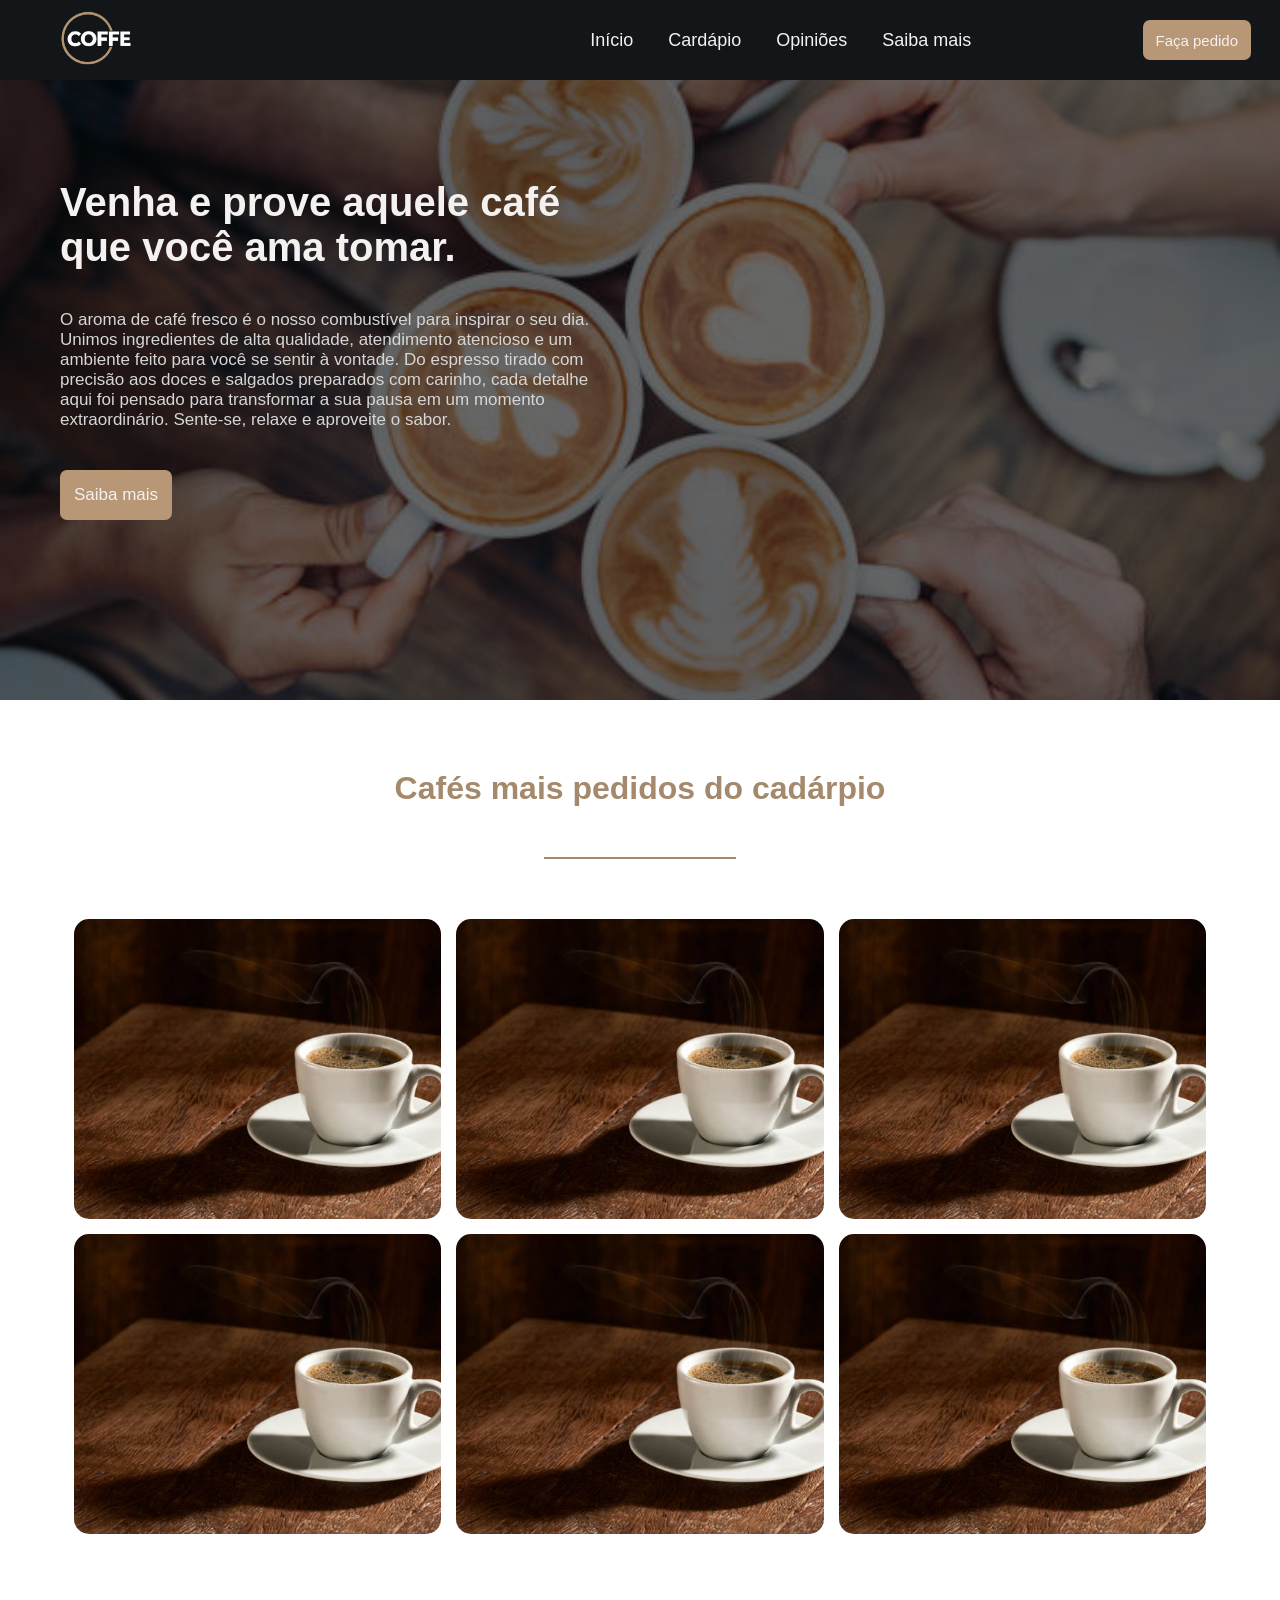
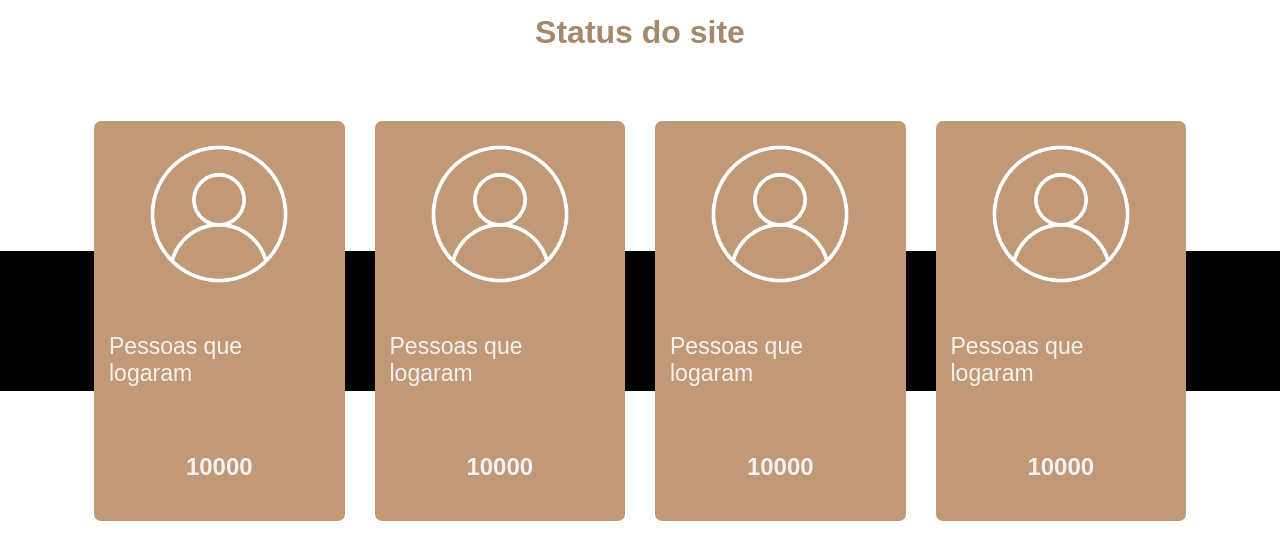
==== index.html @ e6e26ee6 "Colocando todos os arquivos" ====
<!DOCTYPE html>
<html lang="pt-br">

<head>
    <meta charset="UTF-8">
    <meta name="viewport" content="width=device-width, initial-scale=1.0">

    <link rel="stylesheet" href="FrontEnd/CSS/menu.css">
    <link rel="stylesheet" href="FrontEnd/CSS/home.css">
    <link rel="stylesheet" href="FrontEnd/CSS/capaHome.css">
    <link rel="stylesheet" href="FrontEnd/CSS/card.css">
    <link rel="stylesheet" href="FrontEnd/CSS/footer.css">

    <script src="FrontEnd/JS/geraMenuGeral.js" defer></script>
    <script src="FrontEnd/JS/home.js" defer></script>
    <title>Cafeteria</title>
</head>

<body>
    <header>
    </header>
    <main>
        <div class="capaHome">
            <img src="FrontEnd/imagens/capaHome.jpg" alt="capa">
            <div class="divEscura">
                <div class="informacoes">
                    <div class="titulo">
                        <h1>Venha e prove aquele café que você ama tomar.</h1>
                    </div>
                    <div class="descricao">
                        <p>O aroma de café fresco é o nosso combustível para inspirar o seu dia. Unimos ingredientes de
                            alta qualidade, atendimento atencioso e um ambiente feito para você se sentir à vontade. Do
                            espresso tirado com precisão aos doces e salgados preparados com carinho,
                            cada detalhe aqui foi pensado para transformar a sua pausa em um momento extraordinário.
                            Sente-se, relaxe e aproveite o sabor.</p>
                    </div>
                    <div class="botoes">
                        <button>Saiba mais</button>
                    </div>
                </div>
            </div>
        </div>

        <div class="sessaProdutosPopulares">
            <div class="titulo">
                <h1>Cafés mais pedidos do cadárpio</h1>
            </div>
            <div class="linha">
                <hr>
            </div>
            <div class="containerProdutos">
                <div class="cardProdutoVendido">
                    <img src="FrontEnd/imagens/fotoCafé.jpg" alt="produto">
                </div>

                <div class="cardProdutoVendido">
                    <img src="FrontEnd/imagens/fotoCafé.jpg" alt="produto">
                </div>

                <div class="cardProdutoVendido">
                    <img src="FrontEnd/imagens/fotoCafé.jpg" alt="produto">
                </div>

                <div class="cardProdutoVendido">
                    <img src="FrontEnd/imagens/fotoCafé.jpg" alt="produto">
                </div>

                <div class="cardProdutoVendido">
                    <img src="FrontEnd/imagens/fotoCafé.jpg" alt="produto">
                </div>

                <div class="cardProdutoVendido">
                    <img src="FrontEnd/imagens/fotoCafé.jpg" alt="produto">
                </div>
            </div>
        </div>

        <!-- Sessão de status do site -->

        <div class="sessaoStatus">
            <div class="titulo">
                <h1>Status do site</h1>
            </div>
           <div class="divDecorativa">
            <hr>
            <div class="cardsStatus">
                <div class="card">
                    <div class="imagem">
                        <img src="FrontEnd/imagens/perfilImage.png" alt="icon">
                    </div>
                    <div class="descricao">
                        <p>Pessoas que logaram</p>
                    </div>
                    <div class="numero">
                        <h2>10000</h2>
                    </div>
                </div>
                <div class="card">
                    <div class="imagem">
                        <img src="FrontEnd/imagens/perfilImage.png" alt="icon">
                    </div>
                    <div class="descricao">
                        <p>Pessoas que logaram</p>
                    </div>
                    <div class="numero">
                        <h2>10000</h2>
                    </div>
                </div>
                <div class="card">
                    <div class="imagem">
                        <img src="FrontEnd/imagens/perfilImage.png" alt="icon">
                    </div>
                    <div class="descricao">
                        <p>Pessoas que logaram</p>
                    </div>
                    <div class="numero">
                        <h2>10000</h2>
                    </div>
                </div>
                <div class="card">
                    <div class="imagem">
                        <img src="FrontEnd/imagens/perfilImage.png" alt="icon">
                    </div>
                    <div class="descricao">
                        <p>Pessoas que logaram</p>
                    </div>
                    <div class="numero">
                        <h2>10000</h2>
                    </div>
                </div>
            </div>
        </div>
        </div>
    </main>

</body>

</html>
---- FrontEnd/CSS/menu.css ----
*{
    margin: 0;
    padding: 0;
    box-sizing: border-box;
}

:root{
    --fundo-header: #121619;
    --cor-botao: #B79775;
    --hover-botao: #9a8064;
    --cor-links: #f4f1f1;
    --cor-body: #FFFFFF;
}

body{
    min-height: 100vh;
    display: flex;
    flex-direction: column;
    font-family:'Gill Sans', 'Gill Sans MT', Calibri, 'Trebuchet MS', sans-serif;
}

main{
    width: 100%;
    min-height: 200px;
    display: flex;
    gap: 70px;
    flex-direction: column;
    justify-content: center;
    align-items: center;
}

header{
    width: 100%;
    position: fixed;
    z-index: 999999;
    height: 80px;
    background-color: var(--fundo-header);
    display: flex;
    justify-content: space-between;
    align-items: center;
}

header .logo{
    width: 15%;
    height: auto;
    display: flex;
    align-items: center;
    justify-content: center;
}
header .logo img{
    width: 80px;
    height: auto;
}

header .navegacao{
    width: 65%;
    height: auto;
    display: flex;
    justify-content: center;
    align-items: center;
}

header .navegacao .links{
    width: 80%;
    display: flex;
    justify-content: center;
    align-items: center;
}
header .navegacao .links ul{
    list-style: none;
    display: flex;
    gap: 35px;        
}

header .navegacao .links a{
    color: var(--cor-links);
    font-size: large;
    text-decoration: none;
    transition: 0.5s;
}

header .navegacao .botao{
    width: 20%;
    display: flex;
    align-items: center;
    justify-content: center;
}

header .navegacao .botao button{
    width: 65%;
    height: 40px;
    border-radius: 7px;
    border: none;
    background-color: var(--cor-botao);
    color: var(--cor-links);
    font-size: 15px;
    transition: 0.5s;
}

header .navegacao .botao button:hover{
    transform: translateY(-2px);
    background-color: var(--hover-botao);
}

header .navegacao .links a:hover{
    color: var(--cor-botao);
    border-bottom: solid 2px var(--cor-botao);
}
---- FrontEnd/CSS/home.css ----
:root {
    --titulos-section: #a4896c;
    --font-titulos-sections: 'Trebuchet MS', 'Lucida Sans Unicode',
        'Lucida Grande', 'Lucida Sans', Arial, sans-serif;
}

.sessaProdutosPopulares {
    width: 100%;
    height: auto;
    display: flex;
    justify-content: center;
    align-items: center;
    flex-direction: column;
    gap: 50px;
}

.sessaProdutosPopulares .titulo {
    width: 100%;
    display: flex;
    justify-content: center;
    align-items: center;
    text-align: center;
}

.sessaProdutosPopulares .titulo h1 {
    color: var(--titulos-section);
    font-family: var(--font-titulos-sections);
}

.sessaProdutosPopulares .linha {
    width: 100%;
    display: flex;
    justify-content: center;
    align-items: center;
}

.sessaProdutosPopulares .linha hr {
    width: 15%;
    border: 1px solid var(--titulos-section);
}

.sessaProdutosPopulares .containerProdutos {
    width: 90%;
    height: auto;
    display: grid;
    padding: 10px;
    grid-template-columns: repeat(3, 1fr);
    gap: 15px;
}
/* sessão status do site */
.divDecorativa{
    width: 100%;
    display: flex;
    height: auto;
    flex-direction: column;
    justify-content: center;
    align-items: center;
}

.divDecorativa hr{
    width: 100%;
    position: absolute;
    z-index: 1;
    border: solid 70px rgb(0, 0, 0);
}

.sessaoStatus {
    width: 100%;
    height: auto;
    display: flex;
    flex-direction: column;
    justify-content: center;
    align-items: center;
    gap: 50px;
}

.sessaoStatus .titulo {
    width: 100%;
    display: flex;
    justify-content: center;
    align-items: center;
}

.sessaoStatus .titulo h1 {
    color: var(--titulos-section);
    font-family: var(--font-titulos-sections);
}

.cardsStatus{
    width: 90%;
    height: auto;
    gap: 30px;
    position: relative;
    z-index: 2;
    display: flex;
    justify-content: center;
    align-items: center;
    padding: 20px 30px;
}
---- FrontEnd/CSS/capaHome.css ----
:root {
    --cor-texto: #d6d6d6;
}

.capaHome {
    width: 100%;
    display: flex;
    justify-content: center;
    align-items: center;
    position: relative;
    height: 700px;
}

.capaHome img {
    width: 100%;
    height: 100%;
    object-fit: cover;
    display: block;
}

.divEscura {
    background-color: rgba(0, 0, 0, 0.579);
    position: absolute;
    width: 100%;
    height: 100%;
    padding: 40px;
    top: 0;
    left: 0;
    display: flex;
    justify-content: center;
    flex-direction: column;
}

.divEscura .informacoes {
    width: 50%;
    height: auto;
    display: flex;
    flex-direction: column;
    gap: 40px;
    padding: 20px;
    justify-content: center;
    align-items: center;
}

.divEscura .informacoes .titulo,
.divEscura .informacoes .descricao {
    display: flex;
    width: 100%;
    text-align: left;
}

.divEscura .informacoes .titulo h1 {
    color: var(--cor-links);
    font-size: 40px;
}

.divEscura .informacoes .descricao p {
    color: var(--cor-texto);
    font-size: 17px;
}

.divEscura .informacoes .botoes {
    width: 100%;
    height: auto;
}

.divEscura .informacoes .botoes button {
    width: 20%;
    height: 50px;
    border-radius: 7px;
    border: none;
    background-color: var(--cor-botao);
    color: var(--cor-links);
    font-size: 17px;
    transition: 0.5s;
}

.divEscura .informacoes .botoes button:hover{
    transform: translateY(-2px);
    background-color: var(--hover-botao);
}

/* Sessão de produtos mais vendidos */



.divInformacoesProduto {
    background-color: #B79775;
    position: absolute;
    width: 100%;
    height: 100%;
    padding: 40px;
    top: 0;
    left: 0;
    display: flex;
    justify-content: center;
    flex-direction: column;
}
---- FrontEnd/CSS/card.css ----
:root {
    --fundo-card: #C19976;
    --fundo-card-overlow: #bc926d8a;
    --shadown-hover-card: 5px 5px 0px 0px rgba(29, 29, 29, 0.49);
}

.sessaProdutosPopulares .containerProdutos .cardProdutoVendido {
    width: 100%;
    height: 300px;
    overflow: hidden;
    border-radius: 15px;
    position: relative;
}

.sessaProdutosPopulares .containerProdutos .cardProdutoVendido img {
    width: 100%;
    height: 100%;
    display: block;
    object-fit: cover;
}

.sessaProdutosPopulares .containerProdutos .cardProdutoVendido .divInformacoesProduto{
    width: 100%;
    height: 100%;
    position: absolute;
    top: 0;
    flex: 0;
    z-index: 9999;
    flex-direction: column;
    justify-content: center;
    align-items: center;
    background-color: var(--fundo-card-overlow);
    animation: aparecerSessao 0.5s;
}

@keyframes aparecerSessao {

    0%{
        background-color: #c1997617;
        transform: translateY(-10px);
    }

    25%{
        background-color: #c199763b;
    }

    50%{
        background-color: #c199765d;
    }
    
}
.sessaProdutosPopulares .containerProdutos .cardProdutoVendido .divInformacoesProduto #conteudo{
    color: var(--cor-texto);
    font-size: larger;
}
/* Card da sessão de status do site */
.card {
    width: 25%;
    height: 400px;
    padding: 15px;
    border-radius: 7px;
    display: flex;
    flex-direction: column;
    background-color: var(--fundo-card);
    gap: 30px;
    transition: 0.4s;
}

.card:hover {
    transform: translateY(-3px);
    box-shadow: var(--shadown-hover-card);
}

.card .imagem,
.card .descricao,
.card .numero {
    display: flex;
    flex-direction: column;
    justify-content: center;
    align-items: center;
}

.card .imagem {
    width: 100%;
    height: 50%;
}

.card .imagem img {
    width: 150px;
    height: auto;
}

.card .descricao,
.card .numero {
    width: 100%;
    height: 25%;
    color: var(--cor-links);
}

.card .descricao p {
    font-size: 23px;
}
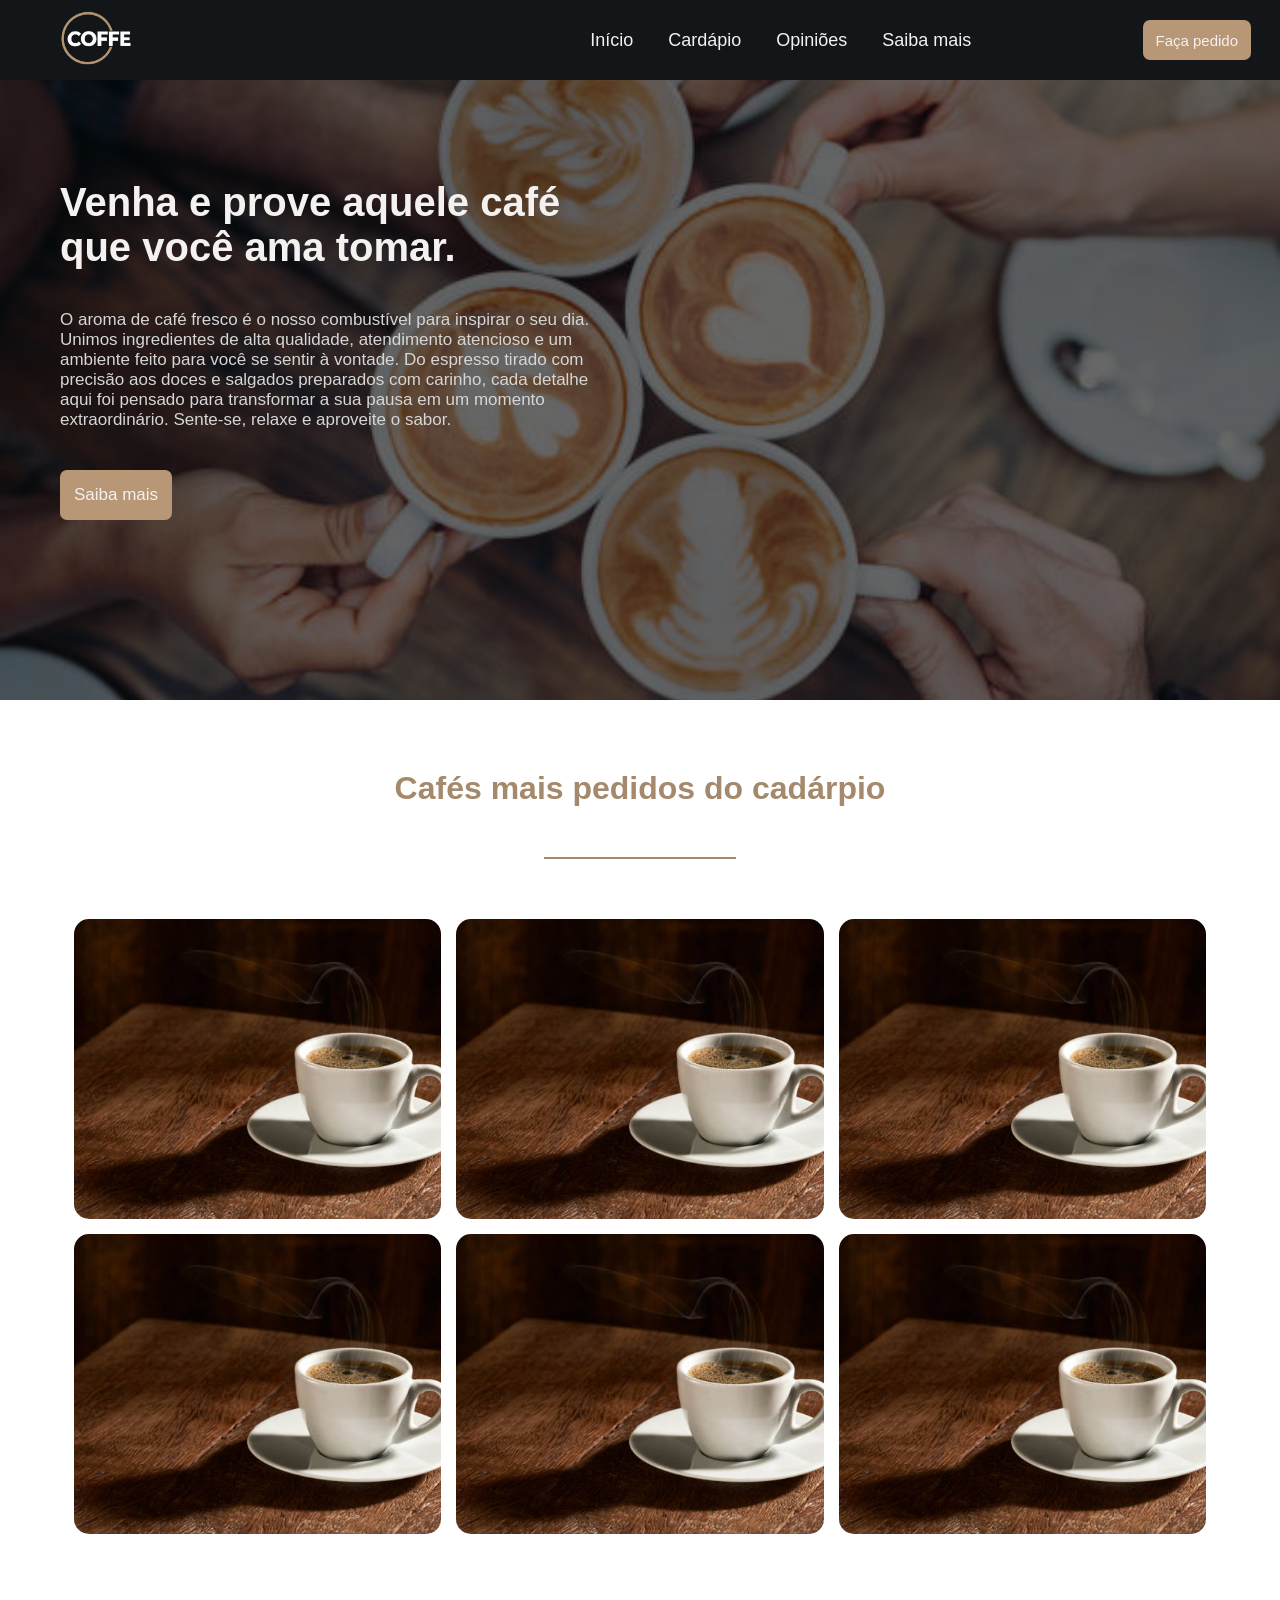
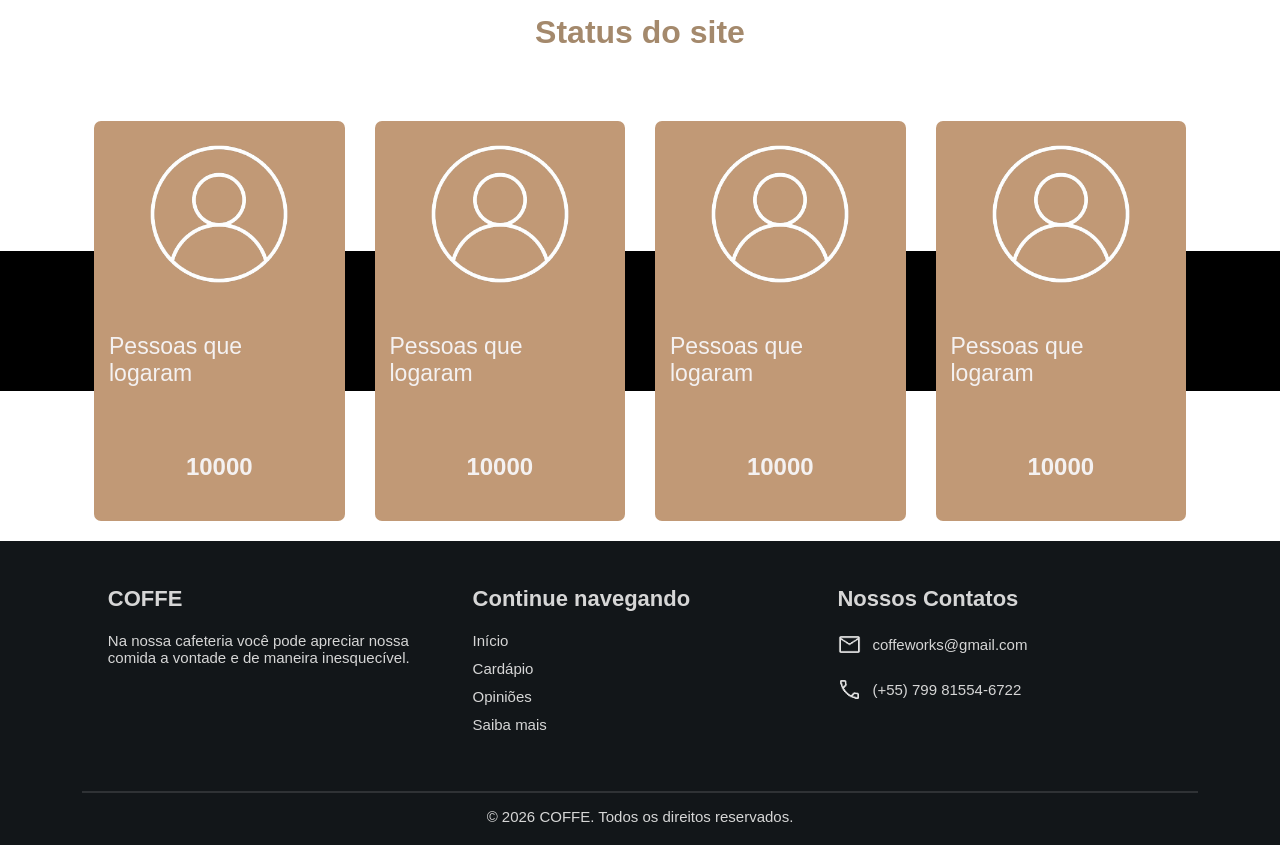
==== commit 0411fba9: "Footer pronto" ====
--- a/index.html
+++ b/index.html
@@ -81,58 +81,59 @@
             <div class="titulo">
                 <h1>Status do site</h1>
             </div>
-           <div class="divDecorativa">
-            <hr>
-            <div class="cardsStatus">
-                <div class="card">
-                    <div class="imagem">
-                        <img src="FrontEnd/imagens/perfilImage.png" alt="icon">
+            <div class="divDecorativa">
+                <hr>
+                <div class="cardsStatus">
+                    <div class="card">
+                        <div class="imagem">
+                            <img src="FrontEnd/imagens/perfilImage.png" alt="icon">
+                        </div>
+                        <div class="descricao">
+                            <p>Pessoas que logaram</p>
+                        </div>
+                        <div class="numero">
+                            <h2>10000</h2>
+                        </div>
                     </div>
-                    <div class="descricao">
-                        <p>Pessoas que logaram</p>
+                    <div class="card">
+                        <div class="imagem">
+                            <img src="FrontEnd/imagens/perfilImage.png" alt="icon">
+                        </div>
+                        <div class="descricao">
+                            <p>Pessoas que logaram</p>
+                        </div>
+                        <div class="numero">
+                            <h2>10000</h2>
+                        </div>
                     </div>
-                    <div class="numero">
-                        <h2>10000</h2>
+                    <div class="card">
+                        <div class="imagem">
+                            <img src="FrontEnd/imagens/perfilImage.png" alt="icon">
+                        </div>
+                        <div class="descricao">
+                            <p>Pessoas que logaram</p>
+                        </div>
+                        <div class="numero">
+                            <h2>10000</h2>
+                        </div>
                     </div>
-                </div>
-                <div class="card">
-                    <div class="imagem">
-                        <img src="FrontEnd/imagens/perfilImage.png" alt="icon">
-                    </div>
-                    <div class="descricao">
-                        <p>Pessoas que logaram</p>
-                    </div>
-                    <div class="numero">
-                        <h2>10000</h2>
-                    </div>
-                </div>
-                <div class="card">
-                    <div class="imagem">
-                        <img src="FrontEnd/imagens/perfilImage.png" alt="icon">
-                    </div>
-                    <div class="descricao">
-                        <p>Pessoas que logaram</p>
-                    </div>
-                    <div class="numero">
-                        <h2>10000</h2>
-                    </div>
-                </div>
-                <div class="card">
-                    <div class="imagem">
-                        <img src="FrontEnd/imagens/perfilImage.png" alt="icon">
-                    </div>
-                    <div class="descricao">
-                        <p>Pessoas que logaram</p>
-                    </div>
-                    <div class="numero">
-                        <h2>10000</h2>
+                    <div class="card">
+                        <div class="imagem">
+                            <img src="FrontEnd/imagens/perfilImage.png" alt="icon">
+                        </div>
+                        <div class="descricao">
+                            <p>Pessoas que logaram</p>
+                        </div>
+                        <div class="numero">
+                            <h2>10000</h2>
+                        </div>
                     </div>
                 </div>
             </div>
         </div>
-        </div>
     </main>
-
+    <footer>
+    </footer>
 </body>
 
 </html>
--- a/FrontEnd/CSS/footer.css
+++ b/FrontEnd/CSS/footer.css
@@ -0,0 +1,79 @@
+footer{
+    width: 100%;
+    display: flex;
+    flex-direction: column;
+    justify-content: space-between;
+    align-items: center;
+    min-height: 100px;
+    background-color: var(--fundo-header);
+    gap: 30px;
+    padding: 20px;
+}
+
+footer .containerFooter{
+    width: 90%;
+    display: flex;
+    justify-content: center;
+    align-items: center;
+    gap: 30px;
+    min-height: 200px;
+}
+
+footer .containerFooter .footerInformacoes{
+ width: 30%;
+ height: 150px;
+ display: flex;
+ flex-direction: column;
+ gap: 20px;
+}
+
+footer .containerFooter .footerInformacoes h2{
+    color: var(--cor-texto);
+    font-size: 22px;
+}
+
+footer .containerFooter .footerInformacoes p,
+footer .containerFooter .footerInformacoes .linksFooter a,
+footer .footerDireitosAutorais p{
+   color: var(--cor-texto);
+   font-size: 15px;
+   text-decoration: none;
+   transition: 0.5s;
+}
+
+footer .containerFooter .footerInformacoes .linksFooter a:hover{
+  color: var(--hover-botao);
+}
+
+
+footer .containerFooter .footerInformacoes .linksFooter ul{
+    list-style: none;
+    display: flex;
+    flex-direction: column;
+    gap: 10px;
+}
+
+footer .containerFooter .footerInformacoes p{
+    display: flex;
+    gap: 10px;
+    align-items: center;
+}
+
+footer .containerFooter .footerInformacoes p img{
+    width: 25px;
+    height: auto;
+    display: flex;
+    align-items: center;
+}
+
+footer .footerDireitosAutorais{
+    width: 100%;
+    display: flex;
+    gap: 15px;
+    flex-direction: column;
+    align-items: center;
+}
+footer .footerDireitosAutorais hr{
+    width: 90%;
+    border: solid 1px #ffffff1f;
+}
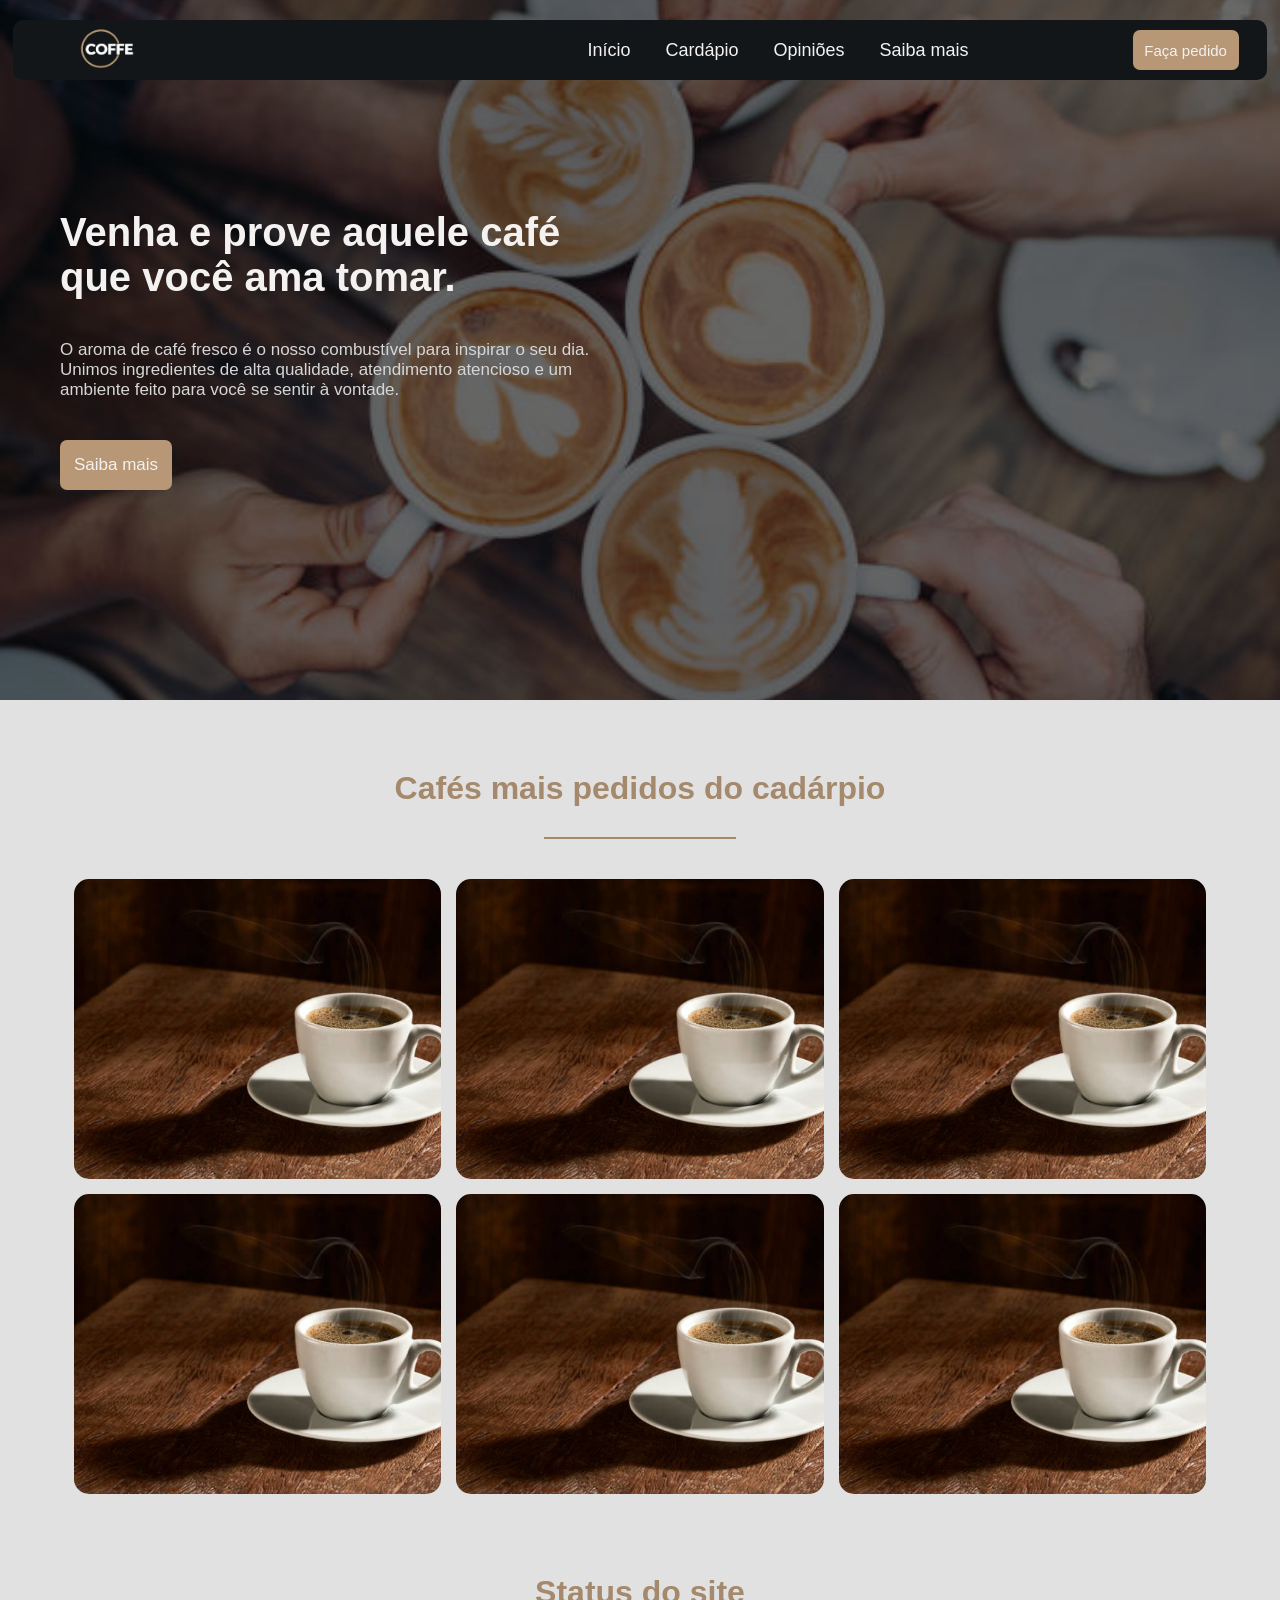
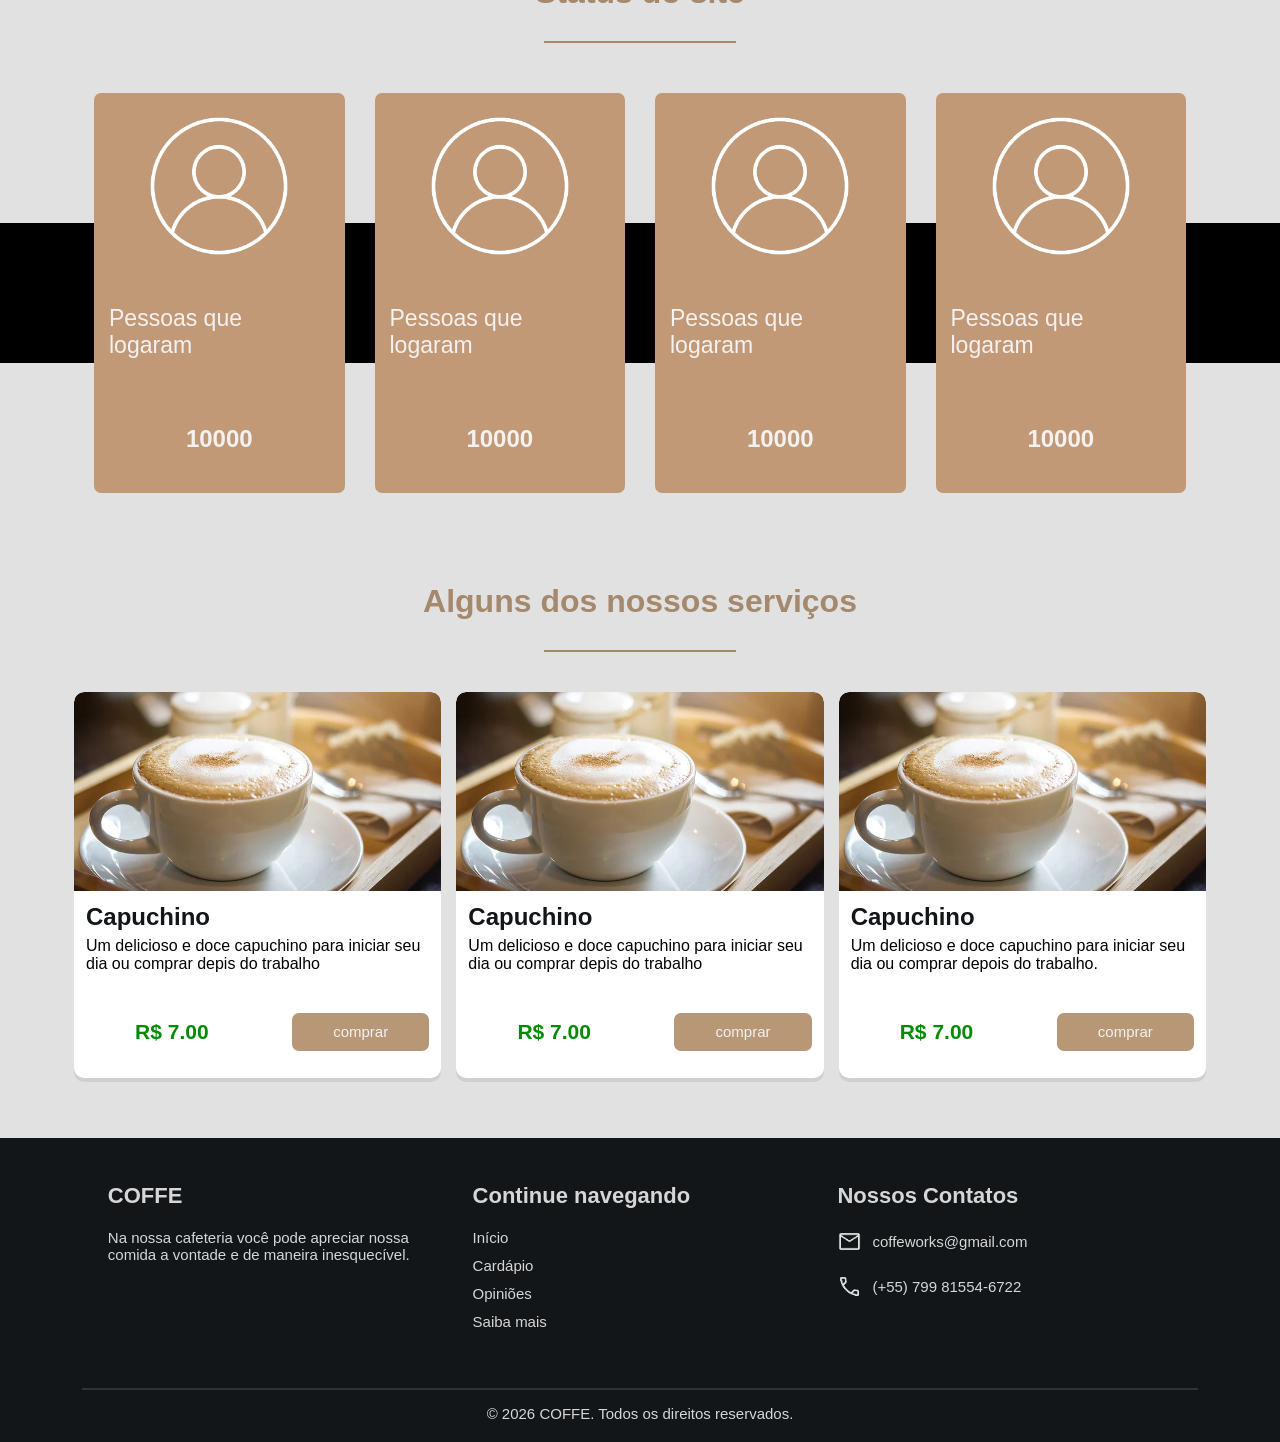
==== commit 6c0bf33c: "Tela inicial terminada t" ====
--- a/index.html
+++ b/index.html
@@ -29,10 +29,7 @@
                     </div>
                     <div class="descricao">
                         <p>O aroma de café fresco é o nosso combustível para inspirar o seu dia. Unimos ingredientes de
-                            alta qualidade, atendimento atencioso e um ambiente feito para você se sentir à vontade. Do
-                            espresso tirado com precisão aos doces e salgados preparados com carinho,
-                            cada detalhe aqui foi pensado para transformar a sua pausa em um momento extraordinário.
-                            Sente-se, relaxe e aproveite o sabor.</p>
+                            alta qualidade, atendimento atencioso e um ambiente feito para você se sentir à vontade.</p>
                     </div>
                     <div class="botoes">
                         <button>Saiba mais</button>
@@ -81,6 +78,9 @@
             <div class="titulo">
                 <h1>Status do site</h1>
             </div>
+            <div class="linha">
+                <hr>
+            </div>
             <div class="divDecorativa">
                 <hr>
                 <div class="cardsStatus">
@@ -127,6 +127,68 @@
                         <div class="numero">
                             <h2>10000</h2>
                         </div>
+                    </div>
+                </div>
+            </div>
+        </div>
+
+        <div class="sessaoServicos">
+            <div class="titulo">
+                <h1>Alguns dos nossos serviços</h1>
+            </div>
+            <div class="linha">
+                <hr>
+            </div>
+            <div class="containerProdutos">
+                <div class="cardProduto">
+                    <div class="imagemProduto">
+                      <img src="FrontEnd/imagens/imagemCardápio.jpg" alt="imagem">
+                    </div>
+                    <div class="informacao">
+                     <h2>Capuchino</h2>   
+                     <p>Um delicioso e doce capuchino para iniciar seu dia ou comprar depis do trabalho</p>
+                    </div>
+                    <div class="interacao">
+                    <div class="preco">
+                     <span>R$ 7.00</span>
+                    </div>
+                    <div class="botao">
+                     <button>comprar</button>
+                    </div>
+                    </div>
+                </div>
+                 <div class="cardProduto">
+                    <div class="imagemProduto">
+                      <img src="FrontEnd/imagens/imagemCardápio.jpg" alt="imagem">
+                    </div>
+                    <div class="informacao">
+                     <h2>Capuchino</h2>   
+                     <p>Um delicioso e doce capuchino para iniciar seu dia ou comprar depis do trabalho</p>
+                    </div>
+                    <div class="interacao">
+                    <div class="preco">
+                     <span>R$ 7.00</span>
+                    </div>
+                    <div class="botao">
+                     <button>comprar</button>
+                    </div>
+                    </div>
+                </div>
+                 <div class="cardProduto">
+                    <div class="imagemProduto">
+                      <img src="FrontEnd/imagens/imagemCardápio.jpg" alt="imagem">
+                    </div>
+                    <div class="informacao">
+                     <h2>Capuchino</h2>   
+                     <p>Um delicioso e doce capuchino para iniciar seu dia ou comprar depois do trabalho.</p>
+                    </div>
+                    <div class="interacao">
+                    <div class="preco">
+                     <span>R$ 7.00</span>
+                    </div>
+                    <div class="botao">
+                     <button>comprar</button>
+                    </div>
                     </div>
                 </div>
             </div>
--- a/FrontEnd/CSS/menu.css
+++ b/FrontEnd/CSS/menu.css
@@ -9,14 +9,16 @@
     --cor-botao: #B79775;
     --hover-botao: #9a8064;
     --cor-links: #f4f1f1;
-    --cor-body: #FFFFFF;
+    --cor-body: #e2e1e1;
 }
 
 body{
     min-height: 100vh;
     display: flex;
+    background-color: var(--cor-body);
     flex-direction: column;
     font-family:'Gill Sans', 'Gill Sans MT', Calibri, 'Trebuchet MS', sans-serif;
+    align-items: center;
 }
 
 main{
@@ -25,15 +27,18 @@
     display: flex;
     gap: 70px;
     flex-direction: column;
+    padding-bottom: 50px;
     justify-content: center;
     align-items: center;
 }
 
 header{
-    width: 100%;
+    width: 98%;
+    margin-top: 20px;
+    border-radius: 10px;
     position: fixed;
     z-index: 999999;
-    height: 80px;
+    height: 60px;
     background-color: var(--fundo-header);
     display: flex;
     justify-content: space-between;
@@ -48,7 +53,7 @@
     justify-content: center;
 }
 header .logo img{
-    width: 80px;
+    width: 60px;
     height: auto;
 }
 
@@ -104,5 +109,4 @@
 
 header .navegacao .links a:hover{
     color: var(--cor-botao);
-    border-bottom: solid 2px var(--cor-botao);
 }
--- a/FrontEnd/CSS/home.css
+++ b/FrontEnd/CSS/home.css
@@ -4,17 +4,21 @@
         'Lucida Grande', 'Lucida Sans', Arial, sans-serif;
 }
 
-.sessaProdutosPopulares {
+.sessaProdutosPopulares,
+.sessaoStatus,
+.sessaoServicos {
     width: 100%;
     height: auto;
     display: flex;
     justify-content: center;
     align-items: center;
     flex-direction: column;
-    gap: 50px;
+    gap: 30px;
 }
 
-.sessaProdutosPopulares .titulo {
+.sessaProdutosPopulares .titulo,
+.sessaoStatus .titulo
+.sessaoServicos .titulo {
     width: 100%;
     display: flex;
     justify-content: center;
@@ -22,24 +26,31 @@
     text-align: center;
 }
 
-.sessaProdutosPopulares .titulo h1 {
+.sessaProdutosPopulares .titulo h1,
+.sessaoStatus .titulo h1,
+.sessaoServicos .titulo h1 {
     color: var(--titulos-section);
     font-family: var(--font-titulos-sections);
 }
 
-.sessaProdutosPopulares .linha {
+.sessaProdutosPopulares .linha,
+.sessaoStatus .linha,
+.sessaoServicos .linha {
     width: 100%;
     display: flex;
     justify-content: center;
     align-items: center;
 }
 
-.sessaProdutosPopulares .linha hr {
+.sessaProdutosPopulares .linha hr,
+.sessaoStatus .linha hr,
+.sessaoServicos .linha hr{
     width: 15%;
     border: 1px solid var(--titulos-section);
 }
 
-.sessaProdutosPopulares .containerProdutos {
+.sessaProdutosPopulares .containerProdutos,
+.sessaoServicos .containerProdutos {
     width: 90%;
     height: auto;
     display: grid;
@@ -47,6 +58,8 @@
     grid-template-columns: repeat(3, 1fr);
     gap: 15px;
 }
+
+
 /* sessão status do site */
 .divDecorativa{
     width: 100%;
@@ -64,28 +77,6 @@
     border: solid 70px rgb(0, 0, 0);
 }
 
-.sessaoStatus {
-    width: 100%;
-    height: auto;
-    display: flex;
-    flex-direction: column;
-    justify-content: center;
-    align-items: center;
-    gap: 50px;
-}
-
-.sessaoStatus .titulo {
-    width: 100%;
-    display: flex;
-    justify-content: center;
-    align-items: center;
-}
-
-.sessaoStatus .titulo h1 {
-    color: var(--titulos-section);
-    font-family: var(--font-titulos-sections);
-}
-
 .cardsStatus{
     width: 90%;
     height: auto;
--- a/FrontEnd/CSS/card.css
+++ b/FrontEnd/CSS/card.css
@@ -2,6 +2,7 @@
     --fundo-card: #C19976;
     --fundo-card-overlow: #bc926d8a;
     --shadown-hover-card: 5px 5px 0px 0px rgba(29, 29, 29, 0.49);
+    --fundo-cards-importantes: #ffffff;
 }
 
 .sessaProdutosPopulares .containerProdutos .cardProdutoVendido {
@@ -19,7 +20,7 @@
     object-fit: cover;
 }
 
-.sessaProdutosPopulares .containerProdutos .cardProdutoVendido .divInformacoesProduto{
+.sessaProdutosPopulares .containerProdutos .cardProdutoVendido .divInformacoesProduto {
     width: 100%;
     height: 100%;
     position: absolute;
@@ -35,24 +36,27 @@
 
 @keyframes aparecerSessao {
 
-    0%{
+    0% {
         background-color: #c1997617;
         transform: translateY(-10px);
     }
 
-    25%{
+    25% {
         background-color: #c199763b;
     }
 
-    50%{
+    50% {
         background-color: #c199765d;
     }
-    
-}
-.sessaProdutosPopulares .containerProdutos .cardProdutoVendido .divInformacoesProduto #conteudo{
+
+}
+
+.sessaProdutosPopulares .containerProdutos .cardProdutoVendido .divInformacoesProduto #conteudo {
     color: var(--cor-texto);
     font-size: larger;
 }
+
+
 /* Card da sessão de status do site */
 .card {
     width: 25%;
@@ -99,4 +103,113 @@
 
 .card .descricao p {
     font-size: 23px;
+}
+
+/* Card da sessão de serviços */
+
+.cardProduto {
+    width: 100%;
+    min-height: 350px;
+    display: flex;
+    border-radius: 10px;
+    flex-direction: column;
+    justify-content: center;
+    align-items: center;
+    background-color: var(--fundo-cards-importantes);
+    overflow: hidden;
+    box-shadow: 0 4px  rgba(0, 0, 0, 0.08);
+    transition: 0.3s ease;
+}
+
+.cardProduto:hover {
+    transform: translateY(-4px);
+    box-shadow: var(--shadown-hover-card);
+}
+
+.cardProduto .imagemProduto {
+    width: 100%;
+    height: 55%;
+    display: flex;
+    justify-content: center;
+    align-items: center;
+    overflow: hidden;
+}
+
+.cardProduto .imagemProduto img {
+    width: 100%;
+    height: 100%;
+    border-radius: 10px 10px 0 0;
+    object-fit: cover;
+    transition: 0.4s ease;
+}
+
+.cardProduto .imagemProduto img:hover {
+    transform: scale(1.03);
+}
+
+.cardProduto .informacao {
+    width: 100%;
+    height: 25%;
+    display: flex;
+    flex-direction: column;
+    justify-content: center;
+    gap: 6px;
+    text-align: left;
+    padding: 12px;
+    box-sizing: border-box;
+}
+
+.cardProduto .informacao h2{
+    color: var(--fundo-header);
+}
+
+.cardProduto .interacao {
+    width: 100%;
+    height: 25%;
+    display: flex;
+    align-items: center;
+    justify-content: space-between;
+    gap: 20px;
+    padding: 12px;
+    box-sizing: border-box;
+}
+
+.cardProduto .interacao .botao {
+    width: 40%;
+    height: 100%;
+    display: flex;
+    align-items: center;
+}
+
+.cardProduto .interacao .botao button {
+    width: 100%;
+    height: 38px;
+    background-color: var(--cor-botao);
+    border: 2px solid transparent;
+    border-radius: 7px;
+    font-size: 15px;
+    font-weight: 500;
+    color: var(--cor-links);
+    transition: 0.3s ease;
+    cursor: pointer;
+    box-sizing: border-box;
+}
+
+.cardProduto .interacao .botao button:hover {
+    background-color: var(--hover-botao);
+    transform: translateY(-2px);
+}
+
+.cardProduto .interacao .preco {
+    width: 50%;
+    height: 100%;
+    display: flex;
+    justify-content: center;
+    align-items: center;
+}
+
+.cardProduto .interacao .preco span {
+    font-size: 21px;
+    font-weight: 600;
+    color: rgb(4, 139, 4);
 }
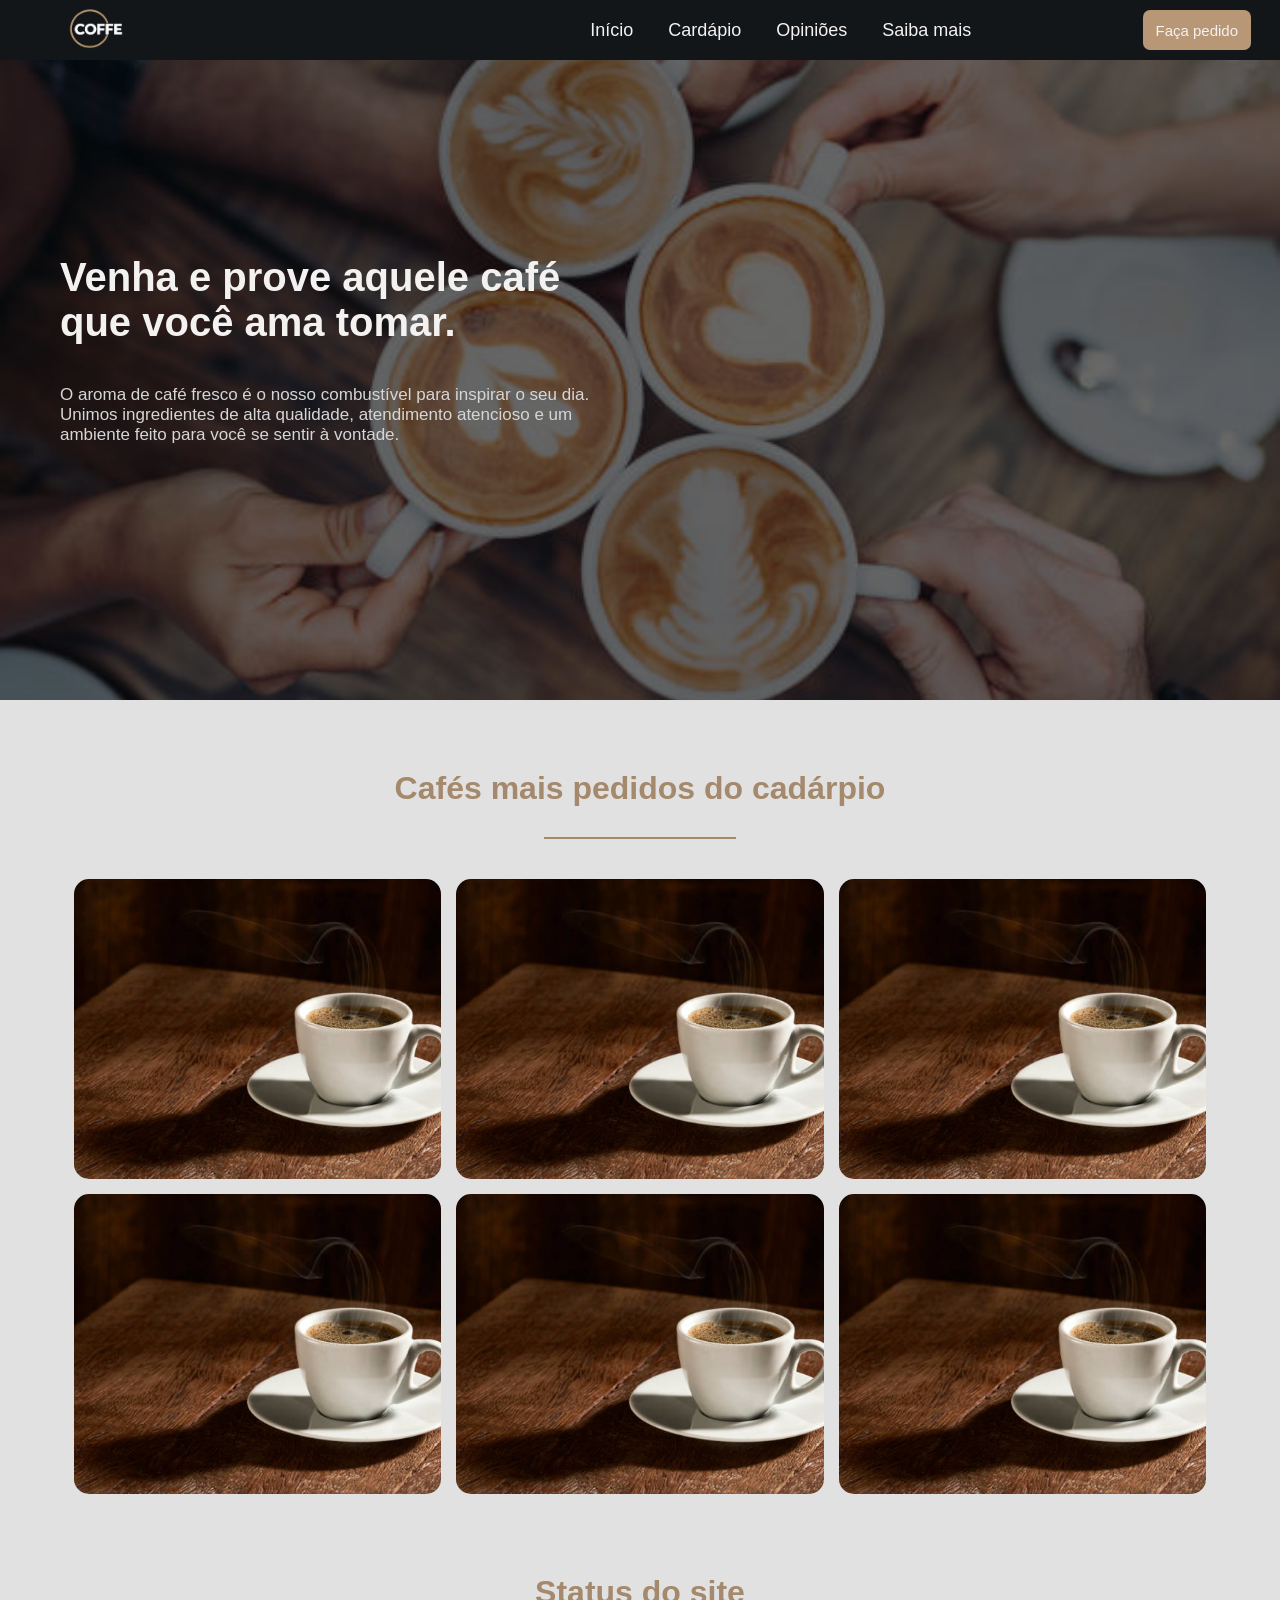
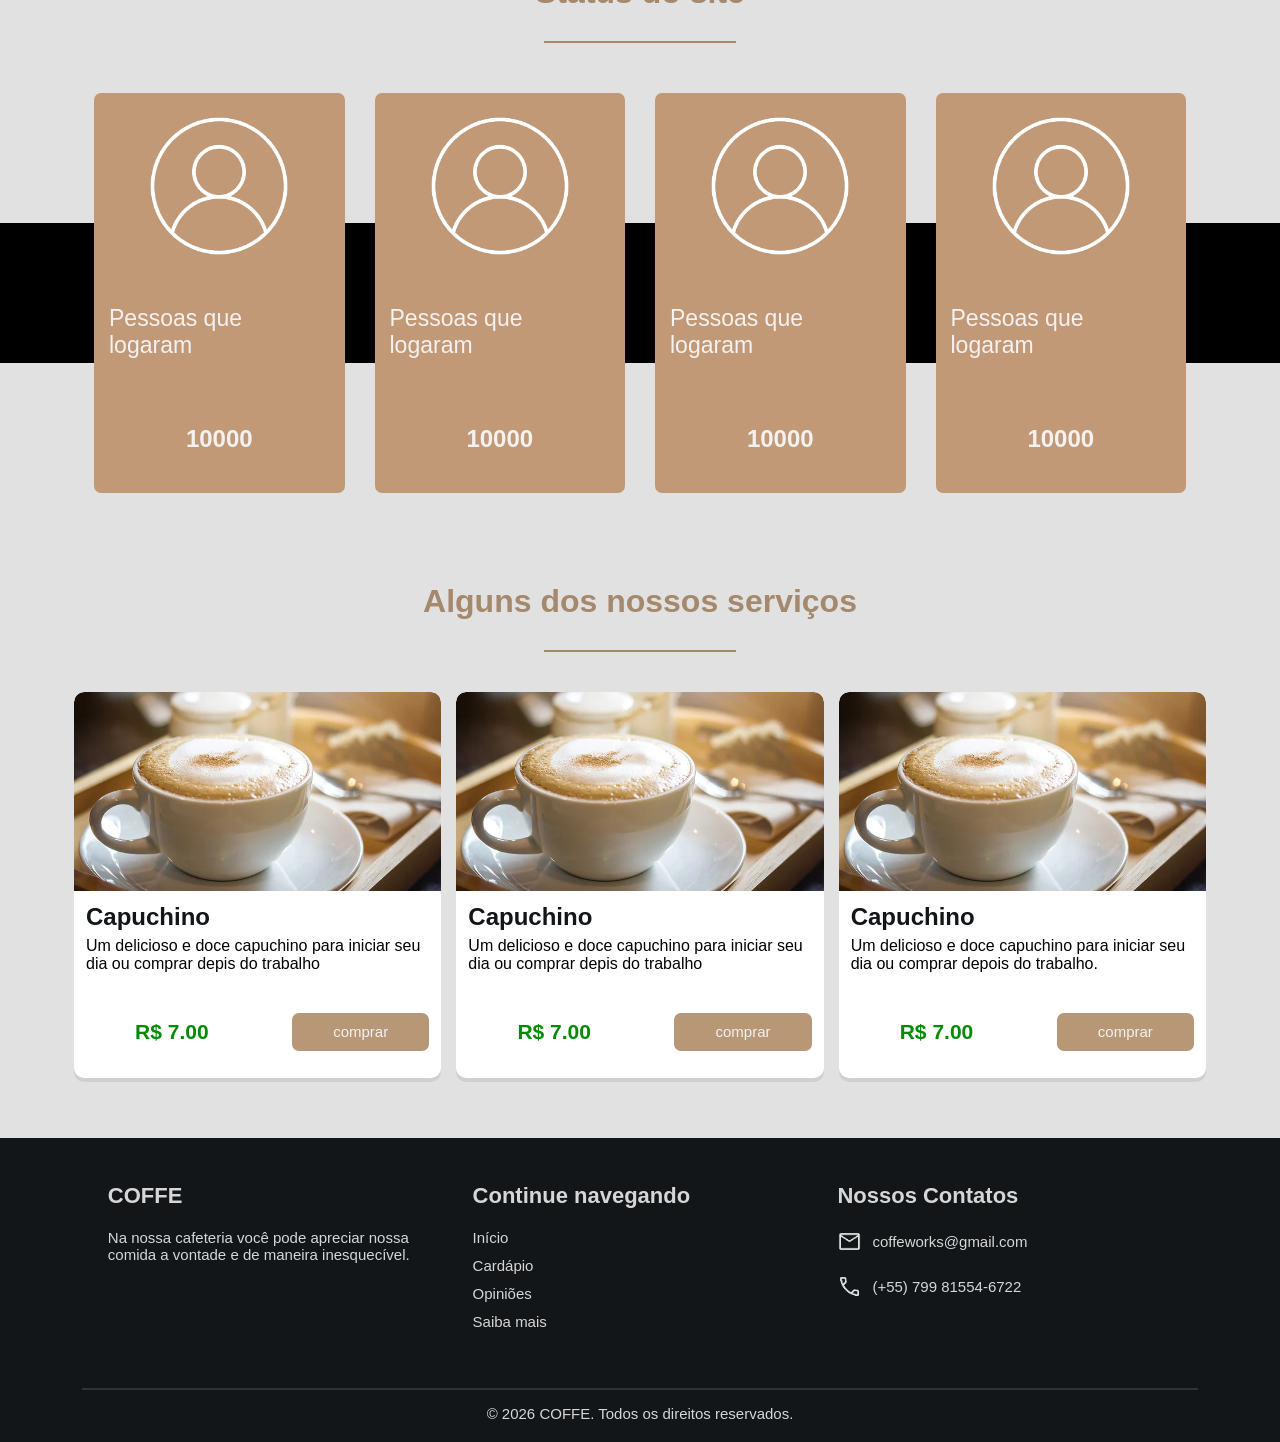
==== commit 70a2c774: "Terminado" ====
--- a/index.html
+++ b/index.html
@@ -11,7 +11,7 @@
     <link rel="stylesheet" href="FrontEnd/CSS/card.css">
     <link rel="stylesheet" href="FrontEnd/CSS/footer.css">
 
-    <script src="FrontEnd/JS/geraMenuGeral.js" defer></script>
+    <script src="FrontEnd/JS/gerarMenuEspecifico.js" defer></script>
     <script src="FrontEnd/JS/home.js" defer></script>
     <title>Cafeteria</title>
 </head>
@@ -30,9 +30,6 @@
                     <div class="descricao">
                         <p>O aroma de café fresco é o nosso combustível para inspirar o seu dia. Unimos ingredientes de
                             alta qualidade, atendimento atencioso e um ambiente feito para você se sentir à vontade.</p>
-                    </div>
-                    <div class="botoes">
-                        <button>Saiba mais</button>
                     </div>
                 </div>
             </div>
@@ -142,53 +139,53 @@
             <div class="containerProdutos">
                 <div class="cardProduto">
                     <div class="imagemProduto">
-                      <img src="FrontEnd/imagens/imagemCardápio.jpg" alt="imagem">
+                        <img src="FrontEnd/imagens/imagemCardápio.jpg" alt="imagem">
                     </div>
                     <div class="informacao">
-                     <h2>Capuchino</h2>   
-                     <p>Um delicioso e doce capuchino para iniciar seu dia ou comprar depis do trabalho</p>
+                        <h2>Capuchino</h2>
+                        <p>Um delicioso e doce capuchino para iniciar seu dia ou comprar depis do trabalho</p>
                     </div>
                     <div class="interacao">
-                    <div class="preco">
-                     <span>R$ 7.00</span>
-                    </div>
-                    <div class="botao">
-                     <button>comprar</button>
-                    </div>
+                        <div class="preco">
+                            <span>R$ 7.00</span>
+                        </div>
+                        <div class="botao">
+                            <button>comprar</button>
+                        </div>
                     </div>
                 </div>
-                 <div class="cardProduto">
+                <div class="cardProduto">
                     <div class="imagemProduto">
-                      <img src="FrontEnd/imagens/imagemCardápio.jpg" alt="imagem">
+                        <img src="FrontEnd/imagens/imagemCardápio.jpg" alt="imagem">
                     </div>
                     <div class="informacao">
-                     <h2>Capuchino</h2>   
-                     <p>Um delicioso e doce capuchino para iniciar seu dia ou comprar depis do trabalho</p>
+                        <h2>Capuchino</h2>
+                        <p>Um delicioso e doce capuchino para iniciar seu dia ou comprar depis do trabalho</p>
                     </div>
                     <div class="interacao">
-                    <div class="preco">
-                     <span>R$ 7.00</span>
-                    </div>
-                    <div class="botao">
-                     <button>comprar</button>
-                    </div>
+                        <div class="preco">
+                            <span>R$ 7.00</span>
+                        </div>
+                        <div class="botao">
+                            <button>comprar</button>
+                        </div>
                     </div>
                 </div>
-                 <div class="cardProduto">
+                <div class="cardProduto">
                     <div class="imagemProduto">
-                      <img src="FrontEnd/imagens/imagemCardápio.jpg" alt="imagem">
+                        <img src="FrontEnd/imagens/imagemCardápio.jpg" alt="imagem">
                     </div>
                     <div class="informacao">
-                     <h2>Capuchino</h2>   
-                     <p>Um delicioso e doce capuchino para iniciar seu dia ou comprar depois do trabalho.</p>
+                        <h2>Capuchino</h2>
+                        <p>Um delicioso e doce capuchino para iniciar seu dia ou comprar depois do trabalho.</p>
                     </div>
                     <div class="interacao">
-                    <div class="preco">
-                     <span>R$ 7.00</span>
-                    </div>
-                    <div class="botao">
-                     <button>comprar</button>
-                    </div>
+                        <div class="preco">
+                            <span>R$ 7.00</span>
+                        </div>
+                        <div class="botao">
+                            <button>comprar</button>
+                        </div>
                     </div>
                 </div>
             </div>
--- a/FrontEnd/CSS/menu.css
+++ b/FrontEnd/CSS/menu.css
@@ -33,9 +33,7 @@
 }
 
 header{
-    width: 98%;
-    margin-top: 20px;
-    border-radius: 10px;
+    width: 100%;
     position: fixed;
     z-index: 999999;
     height: 60px;
--- a/FrontEnd/CSS/footer.css
+++ b/FrontEnd/CSS/footer.css
@@ -7,6 +7,7 @@
     min-height: 100px;
     background-color: var(--fundo-header);
     gap: 30px;
+    margin-top: auto;
     padding: 20px;
 }
 
